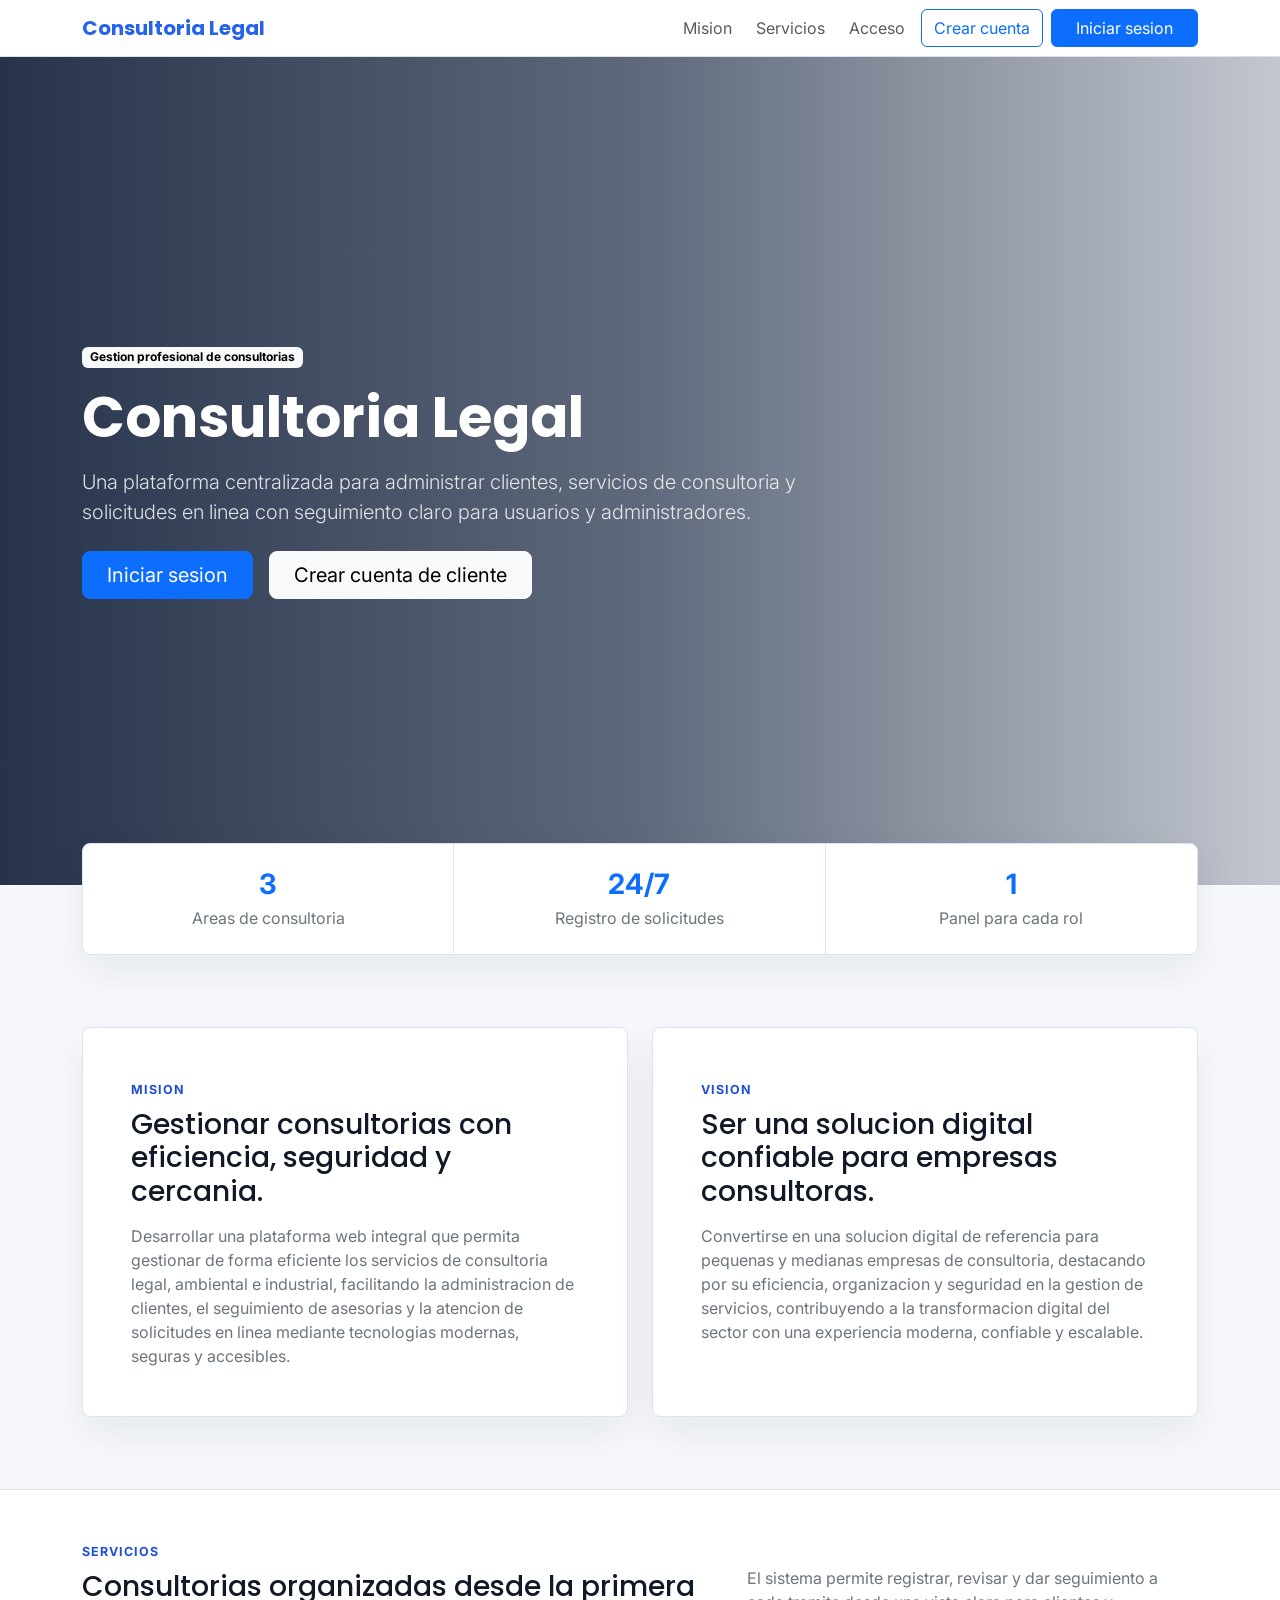
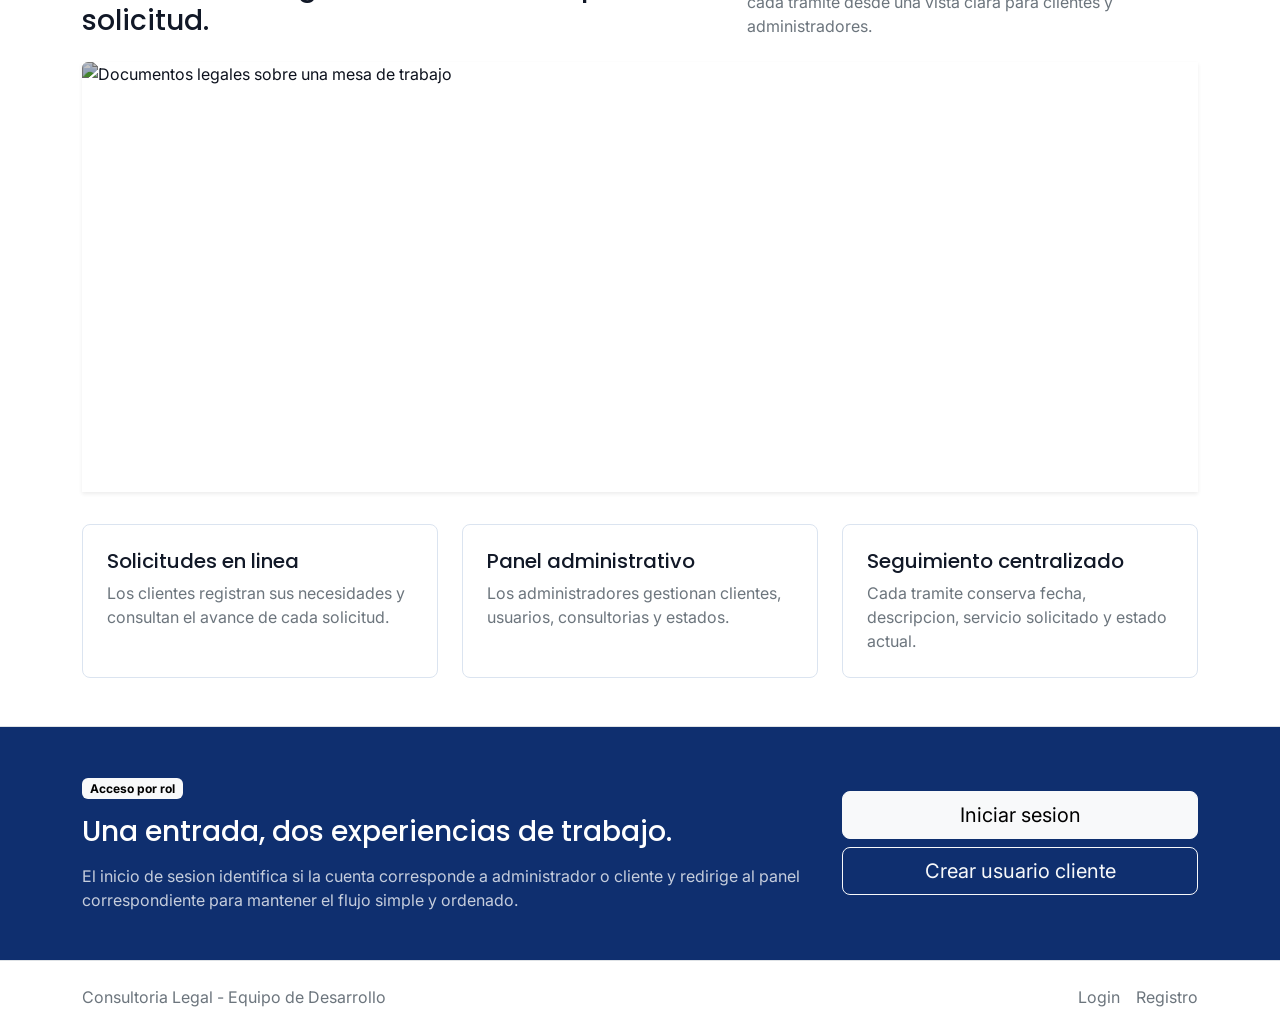
==== demo/src/main/resources/templates/index.html @ 4d30e42c "Cambios en front" ====
<!DOCTYPE html>
<html lang="es">
<head>
    <meta charset="UTF-8">
    <meta name="viewport" content="width=device-width, initial-scale=1.0">
    <title>Consultoria Legal | Plataforma de Gestion</title>
    <link rel="preconnect" href="https://fonts.googleapis.com">
    <link rel="preconnect" href="https://fonts.gstatic.com" crossorigin>
    <link href="https://fonts.googleapis.com/css2?family=Poppins:wght@600;700;800&family=Inter:wght@400;500;600&display=swap" rel="stylesheet">
    <link href="https://cdn.jsdelivr.net/npm/bootstrap@5.3.3/dist/css/bootstrap.min.css" rel="stylesheet">
    <style>
        :root {
            --brand: #1d4ed8;
            --brand-dark: #0f2f6f;
            --ink: #111827;
            --muted: #64748b;
            --soft: #eef4ff;
            --line: #dbe4f0;
        }

        body {
            font-family: 'Inter', system-ui, -apple-system, BlinkMacSystemFont, 'Segoe UI', sans-serif;
            color: var(--ink);
            background: #f6f8fb;
        }

        h1, h2, h3, .navbar-brand {
            font-family: 'Poppins', sans-serif;
        }

        .navbar {
            backdrop-filter: blur(14px);
        }

        .hero {
            min-height: calc(100vh - 72px);
            display: flex;
            align-items: center;
            background:
                linear-gradient(90deg, rgba(10, 24, 51, .88), rgba(10, 24, 51, .64), rgba(10, 24, 51, .22)),
                url('/images/hero-consultoria.jpg') center/cover;
            color: #fff;
        }

        .hero-copy {
            max-width: 760px;
        }

        .hero .lead {
            color: rgba(255, 255, 255, .84);
        }

        .stat-band {
            margin-top: -42px;
            position: relative;
            z-index: 2;
        }

        .stat-item {
            border-right: 1px solid var(--line);
        }

        .stat-item:last-child {
            border-right: 0;
        }

        .section-kicker {
            color: var(--brand);
            font-weight: 700;
            letter-spacing: .08em;
            text-transform: uppercase;
            font-size: .78rem;
        }

        .info-panel {
            border: 1px solid var(--line);
            background: #fff;
            border-radius: 8px;
            box-shadow: 0 16px 42px rgba(15, 23, 42, .07);
        }

        .service-card {
            border: 1px solid var(--line);
            border-radius: 8px;
            background: #fff;
            height: 100%;
        }

        .carousel-item img {
            height: 430px;
            object-fit: cover;
            filter: brightness(.76);
        }

        .carousel-caption {
            left: 7%;
            right: 7%;
            bottom: 2rem;
            text-align: left;
        }

        .access-band {
            background: var(--brand-dark);
            color: #fff;
        }

        .access-band p {
            color: rgba(255, 255, 255, .76);
        }

        @media (max-width: 767.98px) {
            .hero {
                min-height: 620px;
                background:
                    linear-gradient(180deg, rgba(10, 24, 51, .9), rgba(10, 24, 51, .7)),
                    url('/images/hero-consultoria.jpg') center/cover;
            }

            .stat-band {
                margin-top: 0;
            }

            .stat-item {
                border-right: 0;
                border-bottom: 1px solid var(--line);
            }

            .stat-item:last-child {
                border-bottom: 0;
            }

            .carousel-item img {
                height: 360px;
            }
        }
    </style>
</head>
<body>
    <nav class="navbar navbar-expand-lg bg-white border-bottom sticky-top">
        <div class="container">
            <a class="navbar-brand fw-bold" style="color: #2563eb;" href="/">Consultoria Legal</a>
            <button class="navbar-toggler" type="button" data-bs-toggle="collapse" data-bs-target="#mainNav" aria-controls="mainNav" aria-expanded="false" aria-label="Abrir navegacion">
                <span class="navbar-toggler-icon"></span>
            </button>
            <div class="collapse navbar-collapse" id="mainNav">
                <ul class="navbar-nav ms-auto align-items-lg-center gap-lg-2">
                    <li class="nav-item"><a class="nav-link" href="#mision">Mision</a></li>
                    <li class="nav-item"><a class="nav-link" href="#servicios">Servicios</a></li>
                    <li class="nav-item"><a class="nav-link" href="#acceso">Acceso</a></li>
                    <li class="nav-item"><a class="btn btn-outline-primary" href="/registro">Crear cuenta</a></li>
                    <li class="nav-item"><a class="btn btn-primary px-4" href="/login">Iniciar sesion</a></li>
                </ul>
            </div>
        </div>
    </nav>

    <header class="hero">
        <div class="container py-5">
            <div class="hero-copy">
                <span class="badge text-bg-light mb-3">Gestion profesional de consultorias</span>
                <h1 class="display-4 fw-bold mb-3">Consultoria Legal</h1>
                <p class="lead mb-4">
                    Una plataforma centralizada para administrar clientes, servicios de consultoria y solicitudes en linea
                    con seguimiento claro para usuarios y administradores.
                </p>
                <div class="d-flex flex-column flex-sm-row gap-3">
                    <a href="/login" class="btn btn-primary btn-lg px-4">Iniciar sesion</a>
                    <a href="/registro" class="btn btn-light btn-lg px-4">Crear cuenta de cliente</a>
                </div>
            </div>
        </div>
    </header>

    <main>
        <section class="stat-band">
            <div class="container">
                <div class="info-panel">
                    <div class="row g-0 text-center">
                        <div class="col-md-4 stat-item p-4">
                            <div class="h3 fw-bold text-primary mb-1">3</div>
                            <p class="text-secondary mb-0">Areas de consultoria</p>
                        </div>
                        <div class="col-md-4 stat-item p-4">
                            <div class="h3 fw-bold text-primary mb-1">24/7</div>
                            <p class="text-secondary mb-0">Registro de solicitudes</p>
                        </div>
                        <div class="col-md-4 stat-item p-4">
                            <div class="h3 fw-bold text-primary mb-1">1</div>
                            <p class="text-secondary mb-0">Panel para cada rol</p>
                        </div>
                    </div>
                </div>
            </div>
        </section>

        <section id="mision" class="py-5">
            <div class="container py-lg-4">
                <div class="row g-4 align-items-stretch">
                    <div class="col-lg-6">
                        <article class="info-panel h-100 p-4 p-lg-5">
                            <span class="section-kicker">Mision</span>
                            <h2 class="h3 mt-2 mb-3">Gestionar consultorias con eficiencia, seguridad y cercania.</h2>
                            <p class="text-secondary mb-0">
                                Desarrollar una plataforma web integral que permita gestionar de forma eficiente los
                                servicios de consultoria legal, ambiental e industrial, facilitando la administracion
                                de clientes, el seguimiento de asesorias y la atencion de solicitudes en linea mediante
                                tecnologias modernas, seguras y accesibles.
                            </p>
                        </article>
                    </div>
                    <div class="col-lg-6">
                        <article class="info-panel h-100 p-4 p-lg-5">
                            <span class="section-kicker">Vision</span>
                            <h2 class="h3 mt-2 mb-3">Ser una solucion digital confiable para empresas consultoras.</h2>
                            <p class="text-secondary mb-0">
                                Convertirse en una solucion digital de referencia para pequenas y medianas empresas de
                                consultoria, destacando por su eficiencia, organizacion y seguridad en la gestion de
                                servicios, contribuyendo a la transformacion digital del sector con una experiencia
                                moderna, confiable y escalable.
                            </p>
                        </article>
                    </div>
                </div>
            </div>
        </section>

        <section id="servicios" class="py-5 bg-white border-top border-bottom">
            <div class="container">
                <div class="row align-items-end g-4 mb-4">
                    <div class="col-lg-7">
                        <span class="section-kicker">Servicios</span>
                        <h2 class="h3 mt-2 mb-0">Consultorias organizadas desde la primera solicitud.</h2>
                    </div>
                    <div class="col-lg-5">
                        <p class="text-secondary mb-0">
                            El sistema permite registrar, revisar y dar seguimiento a cada tramite desde una vista clara
                            para clientes y administradores.
                        </p>
                    </div>
                </div>

                <div id="servicesCarousel" class="carousel slide shadow-sm" data-bs-ride="carousel">
                    <div class="carousel-indicators">
                        <button type="button" data-bs-target="#servicesCarousel" data-bs-slide-to="0" class="active" aria-current="true" aria-label="Consultoria legal"></button>
                        <button type="button" data-bs-target="#servicesCarousel" data-bs-slide-to="1" aria-label="Consultoria ambiental"></button>
                        <button type="button" data-bs-target="#servicesCarousel" data-bs-slide-to="2" aria-label="Consultoria industrial"></button>
                    </div>
                    <div class="carousel-inner rounded">
                        <div class="carousel-item active">
                            <img src="/images/consultoria-legal.jpg" class="d-block w-100" alt="Documentos legales sobre una mesa de trabajo">
                            <div class="carousel-caption">
                                <h3 class="h2 fw-bold">Consultoria legal</h3>
                                <p class="mb-0">Seguimiento de casos, solicitudes y atencion especializada desde una misma plataforma.</p>
                            </div>
                        </div>
                        <div class="carousel-item">
                            <img src="/images/consultoria-ambiental.jpg" class="d-block w-100" alt="Paisaje natural asociado a gestion ambiental">
                            <div class="carousel-caption">
                                <h3 class="h2 fw-bold">Consultoria ambiental</h3>
                                <p class="mb-0">Organizacion de solicitudes relacionadas con cumplimiento, analisis y asesoria ambiental.</p>
                            </div>
                        </div>
                        <div class="carousel-item">
                            <img src="/images/consultoria-industrial.jpg" class="d-block w-100" alt="Instalacion industrial con estructura metalica">
                            <div class="carousel-caption">
                                <h3 class="h2 fw-bold">Consultoria industrial</h3>
                                <p class="mb-0">Control de servicios, responsables y estados para procesos de asesoria tecnica.</p>
                            </div>
                        </div>
                    </div>
                    <button class="carousel-control-prev" type="button" data-bs-target="#servicesCarousel" data-bs-slide="prev">
                        <span class="carousel-control-prev-icon" aria-hidden="true"></span>
                        <span class="visually-hidden">Anterior</span>
                    </button>
                    <button class="carousel-control-next" type="button" data-bs-target="#servicesCarousel" data-bs-slide="next">
                        <span class="carousel-control-next-icon" aria-hidden="true"></span>
                        <span class="visually-hidden">Siguiente</span>
                    </button>
                </div>

                <div class="row g-4 mt-2">
                    <div class="col-md-4">
                        <article class="service-card p-4">
                            <h3 class="h5">Solicitudes en linea</h3>
                            <p class="text-secondary mb-0">Los clientes registran sus necesidades y consultan el avance de cada solicitud.</p>
                        </article>
                    </div>
                    <div class="col-md-4">
                        <article class="service-card p-4">
                            <h3 class="h5">Panel administrativo</h3>
                            <p class="text-secondary mb-0">Los administradores gestionan clientes, usuarios, consultorias y estados.</p>
                        </article>
                    </div>
                    <div class="col-md-4">
                        <article class="service-card p-4">
                            <h3 class="h5">Seguimiento centralizado</h3>
                            <p class="text-secondary mb-0">Cada tramite conserva fecha, descripcion, servicio solicitado y estado actual.</p>
                        </article>
                    </div>
                </div>
            </div>
        </section>

        <section id="acceso" class="access-band py-5">
            <div class="container">
                <div class="row align-items-center g-4">
                    <div class="col-lg-8">
                        <span class="badge text-bg-light mb-3">Acceso por rol</span>
                        <h2 class="h3 mb-3">Una entrada, dos experiencias de trabajo.</h2>
                        <p class="mb-0">
                            El inicio de sesion identifica si la cuenta corresponde a administrador o cliente y redirige
                            al panel correspondiente para mantener el flujo simple y ordenado.
                        </p>
                    </div>
                    <div class="col-lg-4">
                        <div class="d-grid gap-2">
                            <a href="/login" class="btn btn-light btn-lg">Iniciar sesion</a>
                            <a href="/registro" class="btn btn-outline-light btn-lg">Crear usuario cliente</a>
                        </div>
                    </div>
                </div>
            </div>
        </section>
    </main>

    <footer class="py-4 bg-white border-top">
        <div class="container d-flex flex-column flex-md-row justify-content-between align-items-center gap-2">
            <p class="mb-0 text-secondary">Consultoria Legal - Equipo de Desarrollo</p>
            <div class="d-flex gap-3">
                <a class="text-decoration-none text-secondary" href="/login">Login</a>
                <a class="text-decoration-none text-secondary" href="/registro">Registro</a>
            </div>
        </div>
    </footer>

    <script src="https://cdn.jsdelivr.net/npm/bootstrap@5.3.3/dist/js/bootstrap.bundle.min.js"></script>
</body>
</html>
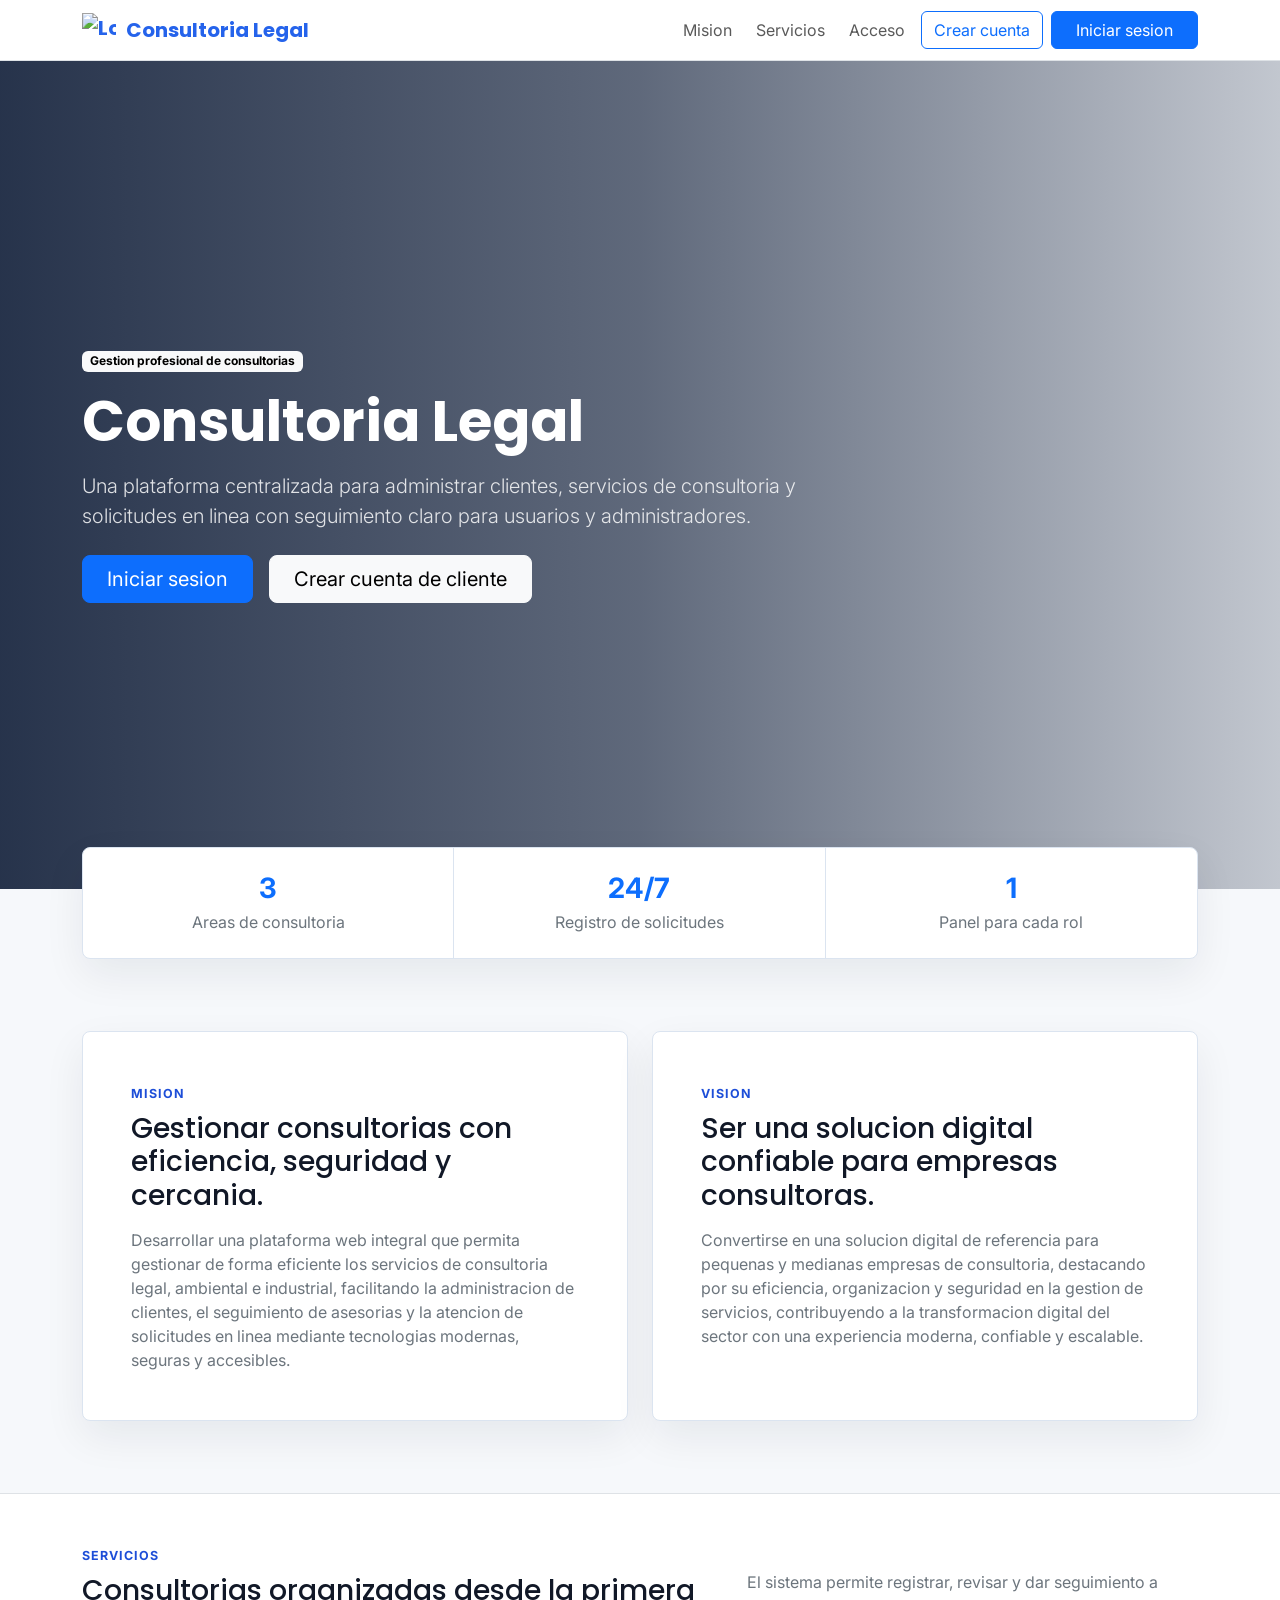
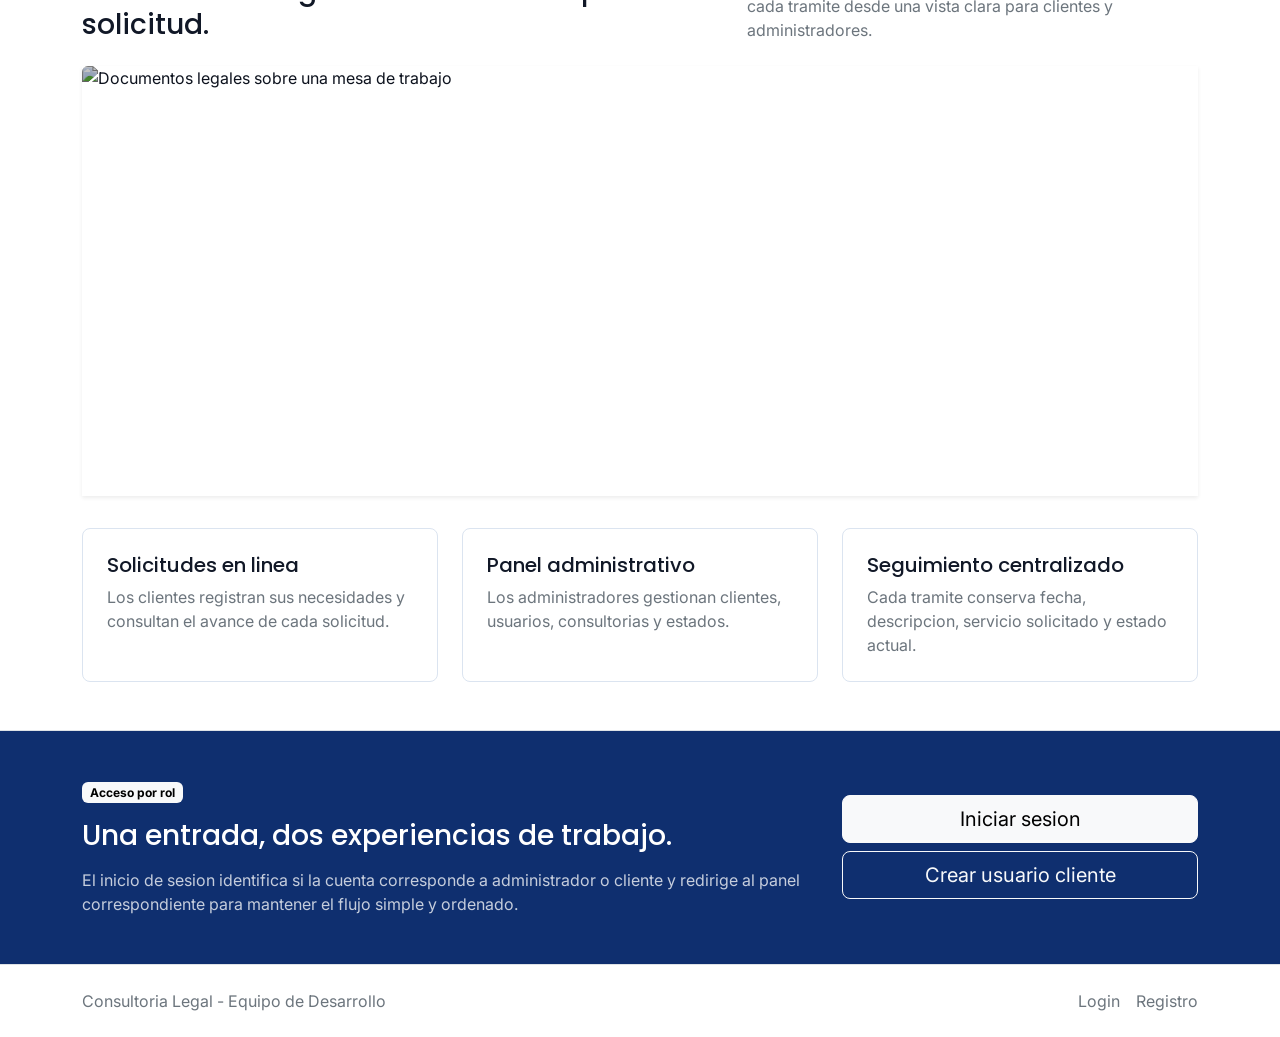
==== commit 6a191a62: "Logo y revisión" ====
--- a/demo/src/main/resources/templates/index.html
+++ b/demo/src/main/resources/templates/index.html
@@ -32,6 +32,19 @@
             backdrop-filter: blur(14px);
         }
 
+        .brand-link {
+            display: inline-flex;
+            align-items: center;
+            gap: .65rem;
+        }
+
+        .brand-logo {
+            width: 34px;
+            height: 34px;
+            object-fit: contain;
+            flex: 0 0 auto;
+        }
+
         .hero {
             min-height: calc(100vh - 72px);
             display: flex;
@@ -138,7 +151,10 @@
 <body>
     <nav class="navbar navbar-expand-lg bg-white border-bottom sticky-top">
         <div class="container">
-            <a class="navbar-brand fw-bold" style="color: #2563eb;" href="/">Consultoria Legal</a>
+            <a class="navbar-brand fw-bold brand-link" style="color: #2563eb;" href="/">
+                <img class="brand-logo" src="/images/logo.png" alt="Logo de Consultoria Legal">
+                <span>Consultoria Legal</span>
+            </a>
             <button class="navbar-toggler" type="button" data-bs-toggle="collapse" data-bs-target="#mainNav" aria-controls="mainNav" aria-expanded="false" aria-label="Abrir navegacion">
                 <span class="navbar-toggler-icon"></span>
             </button>
